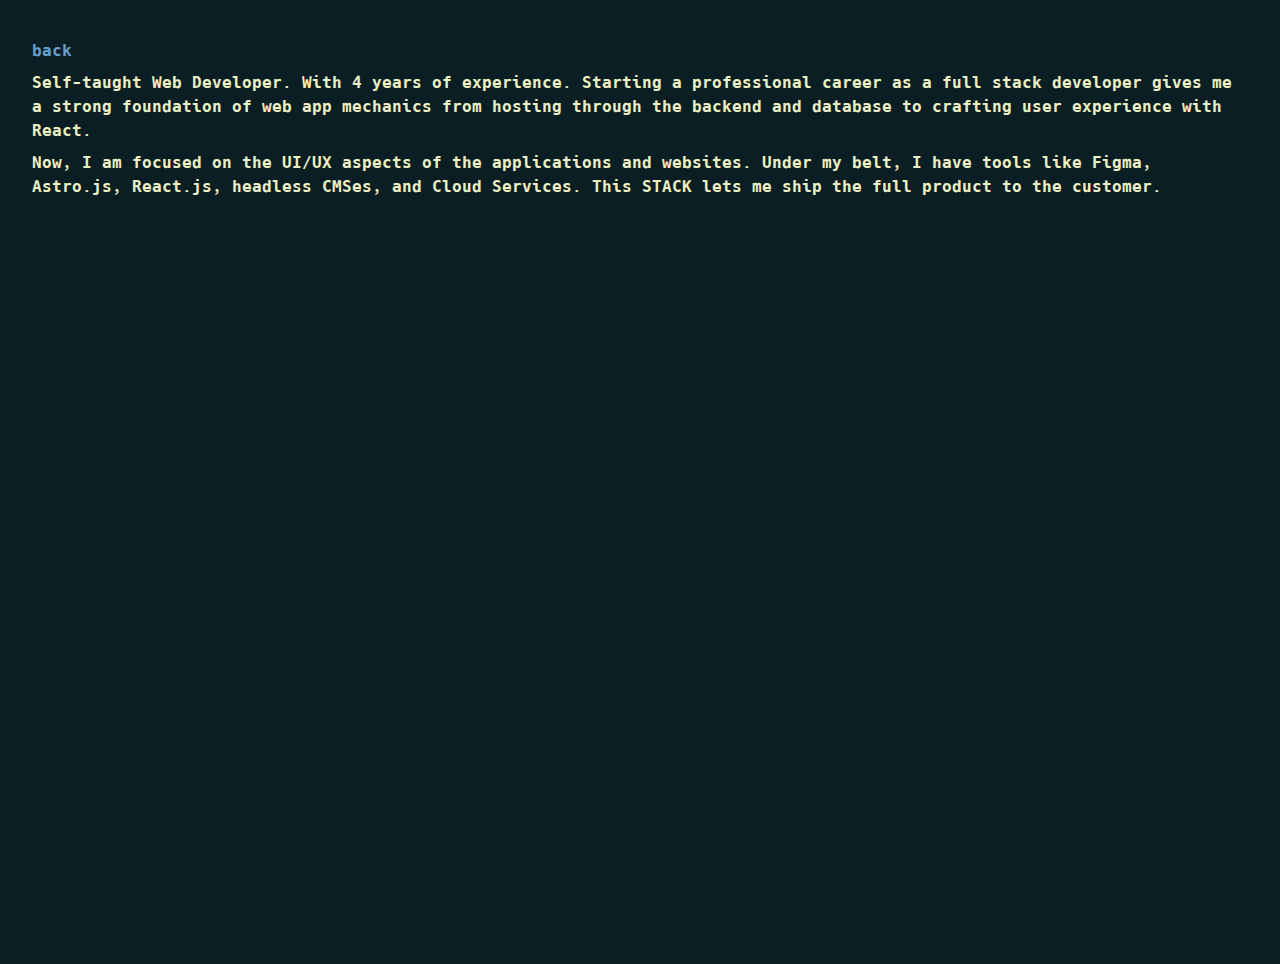
==== web/pages/bio.html @ 447884c2 "update website, prepare for remote deploy, add some pages and content. To clean up" ====
<!DOCTYPE html>
<html lang="en">
<head>
    <meta charset="UTF-8">
    <title>Bio</title>
    <link rel="stylesheet" href="../global.css">
</head>
<body>
<p><a href="../">back</a></p>
<p>Self-taught Web Developer. With 4 years of experience. Starting a professional career as a full stack developer gives me a strong foundation of web app mechanics from hosting through the backend and database to crafting user experience with React. </p>

<p>    Now, I am focused on the UI/UX aspects of the applications and websites. Under my belt, I have tools like Figma, Astro.js, React.js, headless CMSes, and Cloud Services. This STACK lets me ship the full product to the customer.</p>
</body>
</html>
---- web/global.css ----
/* global.css */
@font-face {
    font-family: 'Hack';
    src: url('fonts/Hack-Bold.ttf') format('truetype');
}

html, body {
    background-color: #0A1E24;
    color: #ECEFC1;
    height: 100%;
    margin: 0;
    overflow: hidden;
    font-family: 'Hack', monospace;
}

body {
    padding: 32px;
}

a {
    color: #67A0CD;
    text-decoration: none;
}

a:hover {
    text-decoration: underline;
}

p {
    margin: 8px 0;
    font-size: 16px;
    line-height: 1.5;
}

.navigation {
    display: flex;
    margin-bottom: 16px;
}
.navigation > * {
    padding-right: 16px;
}

.directory {
    cursor: pointer;
    color: #0E548B
}

.directory:hover {
    text-decoration: underline;
}
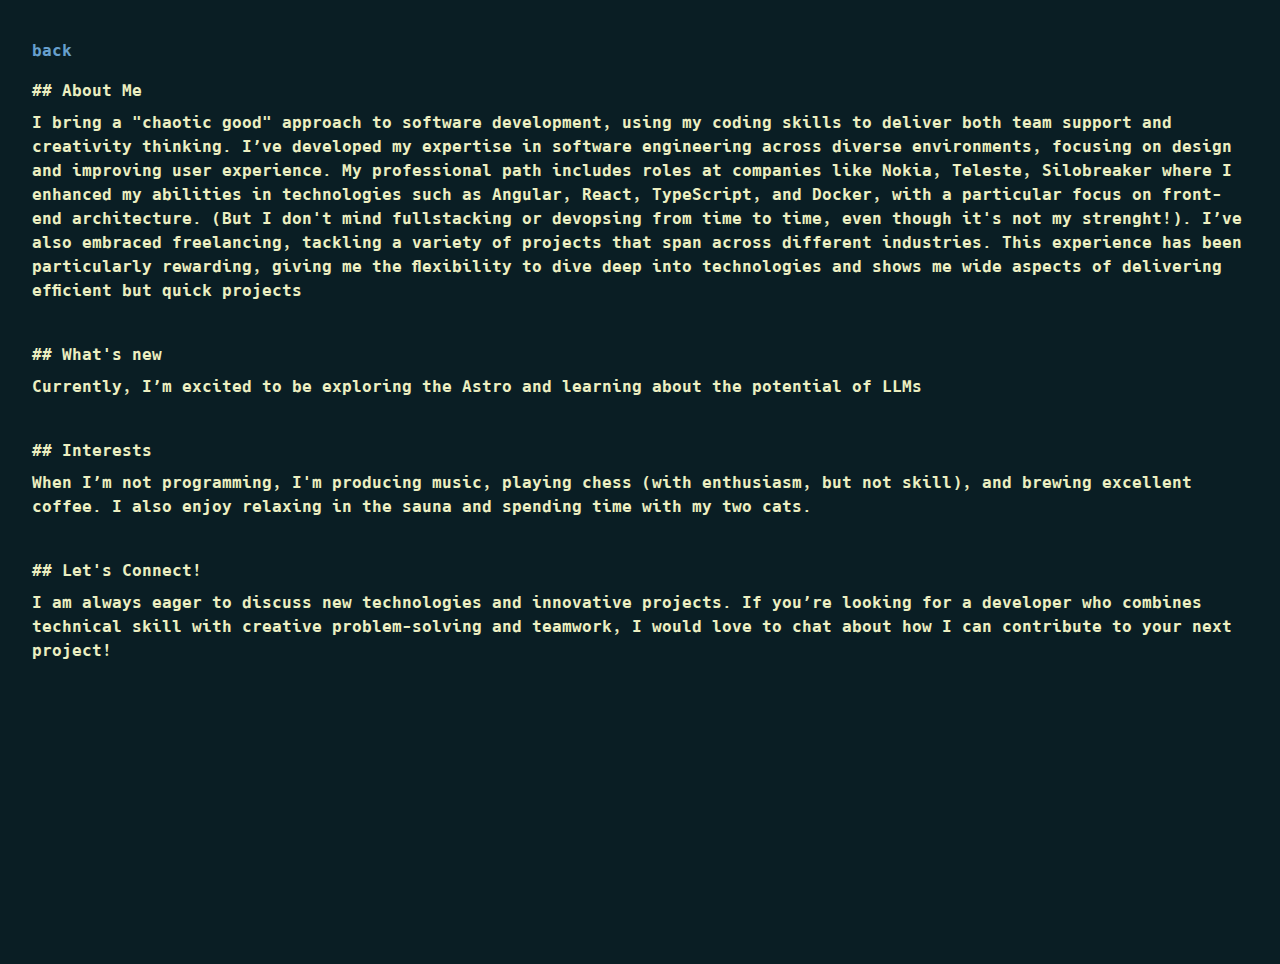
==== commit 720e5de9: "upgrade experience and bio" ====
--- a/web/pages/bio.html
+++ b/web/pages/bio.html
@@ -4,11 +4,20 @@
     <meta charset="UTF-8">
     <title>Bio</title>
     <link rel="stylesheet" href="../global.css">
+    <script src="../config.js"></script>
 </head>
 <body>
-<p><a href="../">back</a></p>
-<p>Self-taught Web Developer. With 4 years of experience. Starting a professional career as a full stack developer gives me a strong foundation of web app mechanics from hosting through the backend and database to crafting user experience with React. </p>
+<p style="margin-bottom:16px;"><a href="../">back</a></p>
+<p>## About Me</p>
+<p style="padding-bottom:32px;">I bring a "chaotic good" approach to software development, using my coding skills to deliver both team support and creativity thinking. I’ve developed my expertise in software engineering across diverse environments, focusing on design and improving user experience. My professional path includes roles at companies like Nokia, Teleste, Silobreaker where I enhanced my abilities in technologies such as Angular, React, TypeScript, and Docker, with a particular focus on front-end architecture. (But I don't mind fullstacking or devopsing from time to time, even though it's not my strenght!). I’ve also embraced freelancing, tackling a variety of projects that span across different industries. This experience has been particularly rewarding, giving me the flexibility to dive deep into technologies and shows me wide aspects of delivering efficient but quick projects </p>
 
-<p>    Now, I am focused on the UI/UX aspects of the applications and websites. Under my belt, I have tools like Figma, Astro.js, React.js, headless CMSes, and Cloud Services. This STACK lets me ship the full product to the customer.</p>
+<p>## What's new</p>
+<p style="padding-bottom:32px;">Currently, I’m excited to be exploring the Astro and learning about the potential of LLMs</p>
+
+<p>## Interests</p>
+<p style="padding-bottom:32px;">When I’m not programming, I'm producing music, playing chess (with enthusiasm, but not skill), and brewing excellent coffee. I also enjoy relaxing in the sauna and spending time with my two cats.</p>
+
+<p>## Let's Connect!</p>
+<p style="padding-bottom:32px;">I am always eager to discuss new technologies and innovative projects. If you’re looking for a developer who combines technical skill with creative problem-solving and teamwork, I would love to chat about how I can contribute to your next project!</p>
 </body>
 </html>--- a/web/global.css
+++ b/web/global.css
@@ -5,16 +5,20 @@
     src: url('fonts/Hack-Bold.ttf') format('truetype');
 }
 
+html {
+    overflow: hidden;
+}
+
 html, body {
     background-color: #0A1E24;
     color: #ECEFC1;
     height: 100%;
     margin: 0;
-    overflow: hidden;
     font-family: 'Hack', monospace;
 }
 
 body {
+    overflow: auto;
     padding: 32px;
 }
 
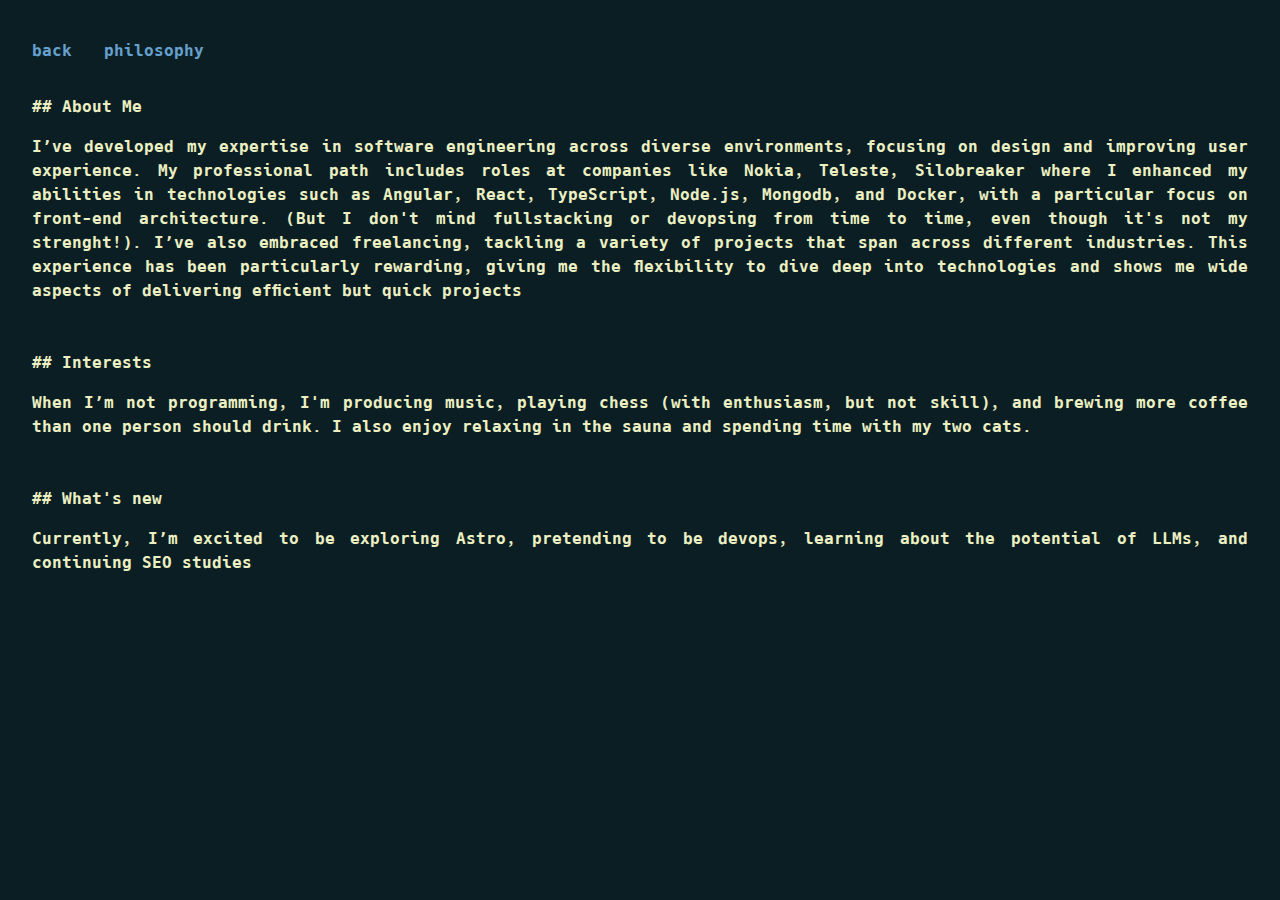
==== commit 810f5618: "improve footer, introduce js module to project" ====
--- a/web/pages/bio.html
+++ b/web/pages/bio.html
@@ -4,20 +4,30 @@
     <meta charset="UTF-8">
     <title>Bio</title>
     <link rel="stylesheet" href="../global.css">
-    <script src="../config.js"></script>
+    <meta name="viewport" content="width=device-width, initial-scale=1.0">
 </head>
 <body>
-<p style="margin-bottom:16px;"><a href="../">back</a></p>
-<p>## About Me</p>
-<p style="padding-bottom:32px;">I bring a "chaotic good" approach to software development, using my coding skills to deliver both team support and creativity thinking. I’ve developed my expertise in software engineering across diverse environments, focusing on design and improving user experience. My professional path includes roles at companies like Nokia, Teleste, Silobreaker where I enhanced my abilities in technologies such as Angular, React, TypeScript, and Docker, with a particular focus on front-end architecture. (But I don't mind fullstacking or devopsing from time to time, even though it's not my strenght!). I’ve also embraced freelancing, tackling a variety of projects that span across different industries. This experience has been particularly rewarding, giving me the flexibility to dive deep into technologies and shows me wide aspects of delivering efficient but quick projects </p>
+<div style="display:flex;flex-direction:column;padding-bottom:64px;">
+    <div style="margin-bottom:16px;" class="navigation">
+        <p style="margin-right:16px;"><a href="../">back</a></p>
+        <p><a href="../pages/philosophy.html">philosophy</a></p>
+    </div>
+    <p>## About Me</p>
+    <p style="padding-bottom:32px;">I’ve developed my expertise in software engineering across diverse environments, focusing on design and improving user experience. My professional path includes roles at companies like Nokia, Teleste, Silobreaker where I enhanced my abilities in technologies such as Angular, React, TypeScript, Node.js, Mongodb, and Docker, with a particular focus on front-end architecture. (But I don't mind fullstacking or devopsing from time to time, even though it's not my strenght!). I’ve also embraced freelancing, tackling a variety of projects that span across different industries. This experience has been particularly rewarding, giving me the flexibility to dive deep into technologies and shows me wide aspects of delivering efficient but quick projects </p>
 
-<p>## What's new</p>
-<p style="padding-bottom:32px;">Currently, I’m excited to be exploring the Astro and learning about the potential of LLMs</p>
+    <p>## Interests</p>
+    <p style="padding-bottom:32px;">When I’m not programming, I'm producing music, playing chess (with enthusiasm, but not skill), and brewing more coffee than one person should drink. I also enjoy relaxing in the sauna and spending time with my two cats.</p>
 
-<p>## Interests</p>
-<p style="padding-bottom:32px;">When I’m not programming, I'm producing music, playing chess (with enthusiasm, but not skill), and brewing excellent coffee. I also enjoy relaxing in the sauna and spending time with my two cats.</p>
+    <p>## What's new</p>
+    <p style="padding-bottom:32px;">Currently, I’m excited to be exploring Astro, pretending to be devops, learning about the potential of LLMs, and continuing SEO studies</p>
+</div>
 
-<p>## Let's Connect!</p>
-<p style="padding-bottom:32px;">I am always eager to discuss new technologies and innovative projects. If you’re looking for a developer who combines technical skill with creative problem-solving and teamwork, I would love to chat about how I can contribute to your next project!</p>
 </body>
+<script type="module">
+    import { createFooter } from '../components/footer.js';
+
+    document.addEventListener('DOMContentLoaded', function() {
+        document.body.appendChild(createFooter('simple'));
+    });
+</script>
 </html>--- a/web/global.css
+++ b/web/global.css
@@ -5,21 +5,24 @@
     src: url('fonts/Hack-Bold.ttf') format('truetype');
 }
 
-html {
-    overflow: hidden;
+html * {
+    box-sizing: border-box;
 }
 
 html, body {
     background-color: #0A1E24;
     color: #ECEFC1;
     height: 100%;
+    width: 100%;
     margin: 0;
     font-family: 'Hack', monospace;
 }
 
 body {
-    overflow: auto;
-    padding: 32px;
+    padding: 32px 32px 64px 32px;
+    @media(max-width: 420px) {
+        padding: 32px 16px 48px 16px;
+    }
 }
 
 a {
@@ -32,6 +35,7 @@
 }
 
 p {
+    text-align: justify;
     margin: 8px 0;
     font-size: 16px;
     line-height: 1.5;
@@ -39,6 +43,7 @@
 
 .navigation {
     display: flex;
+    flex-wrap: wrap;
     margin-bottom: 16px;
 }
 .navigation > * {
@@ -47,9 +52,36 @@
 
 .directory {
     cursor: pointer;
-    color: #0E548B
+    color: #FF8A39;
 }
 
 .directory:hover {
     text-decoration: underline;
+}
+
+.soundLink {
+    color: #ADCAB8;
+    cursor: pointer;
+}
+
+.subdirectory { display: none; flex-wrap: wrap; }
+.subdirectory > * { padding-right: 32px }
+
+.footer {
+    position: fixed;
+    background-color: #0A1E24;
+    bottom: 0;
+    left: 0;
+    width: 100%;
+    padding: 16px 32px;
+    text-align: justify;
+    @media(max-width: 420px) {
+        padding: 16px;
+    }
+}
+
+@media screen and (max-width: 420px) {
+    .hideOnMobile {
+        display: none;
+    }
 }